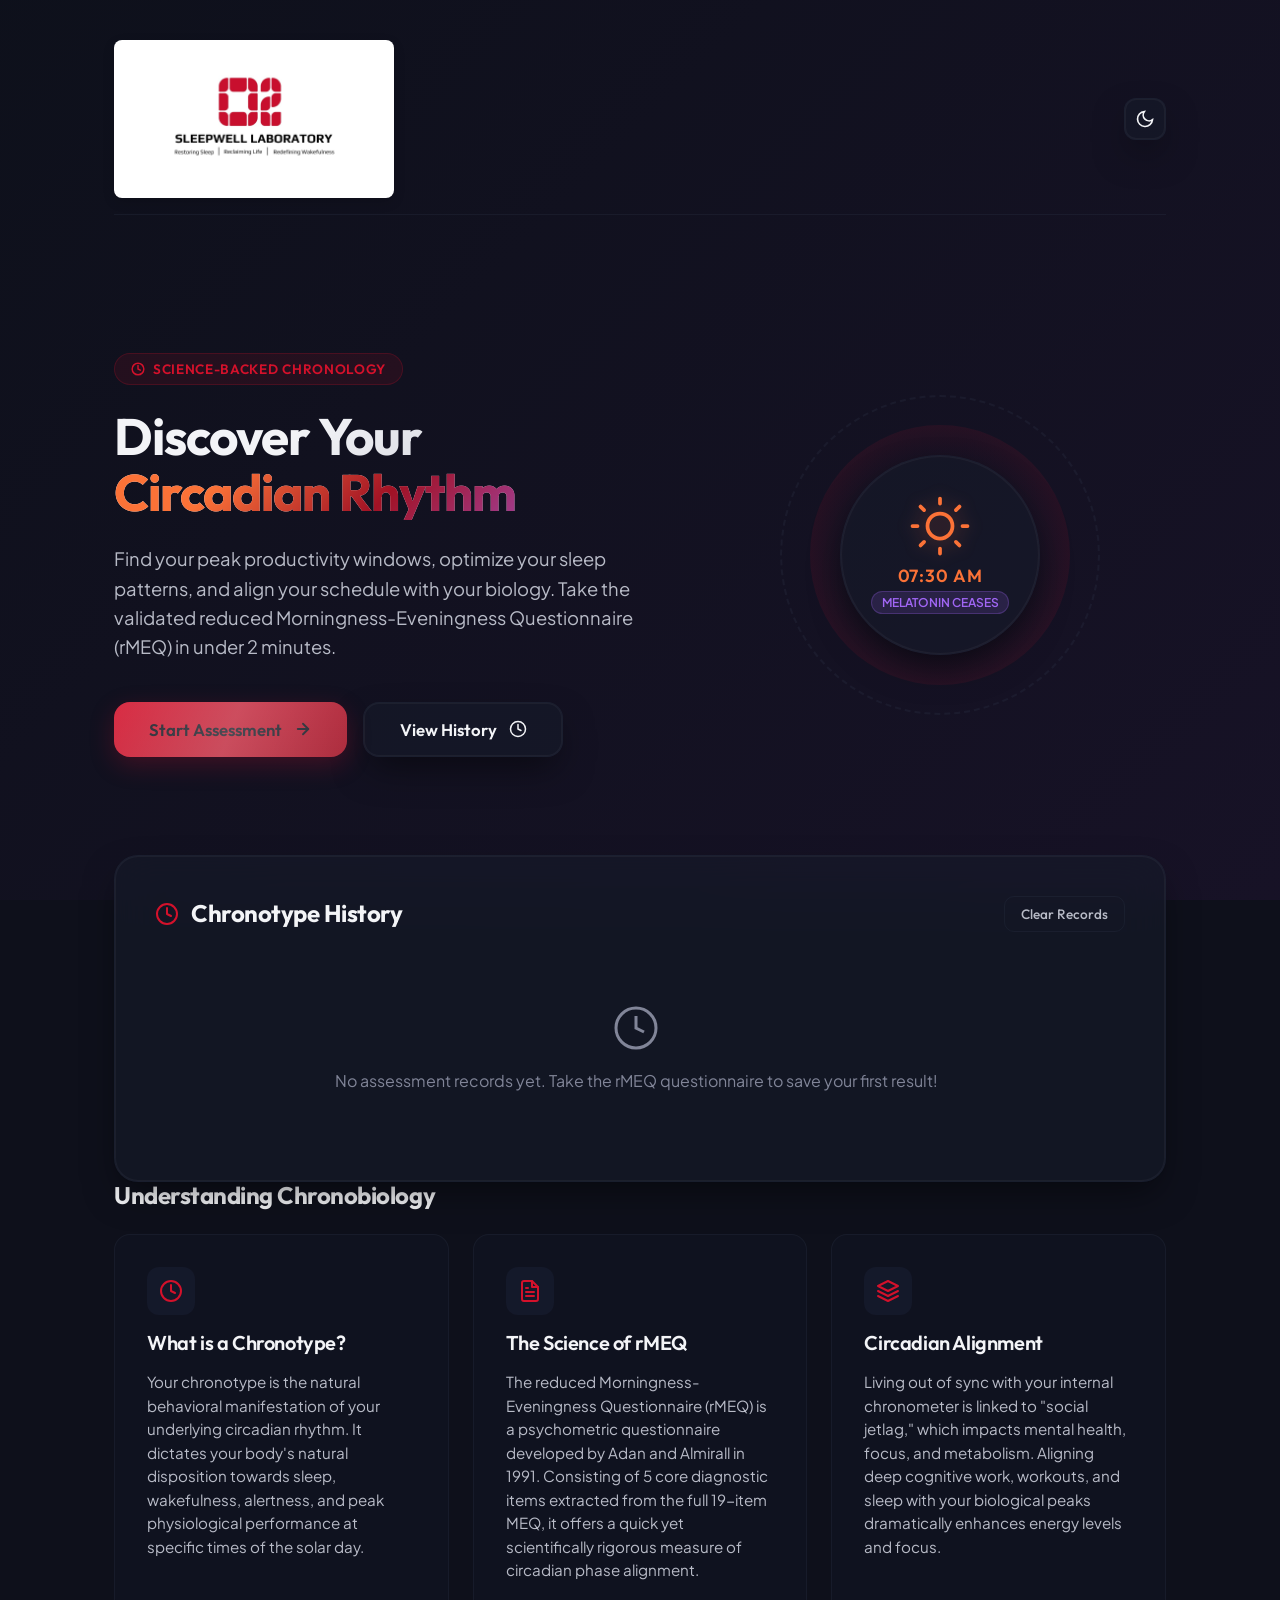
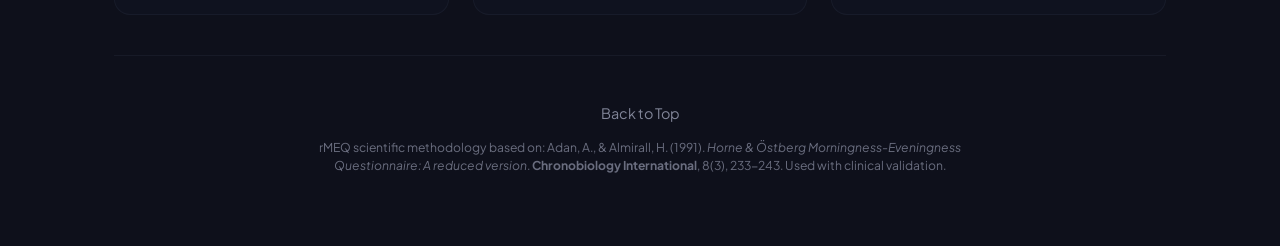
==== meq-app/index.html @ 6fe0ef2f "Initial commit of O2 SleepWell Laboratory Suite" ====
<!DOCTYPE html>
<html lang="en" data-theme="dark">
<head>
  <meta charset="UTF-8">
  <meta name="viewport" content="width=device-width, initial-scale=1.0">
  <meta name="description" content="Discover your sleep chronotype and align your daily schedule with your biological clock. Take the scientifically validated reduced Morningness-Eveningness Questionnaire (rMEQ).">
  <meta name="keywords" content="rMEQ, Morningness Eveningness Questionnaire, Chronotype, Circadian Rhythm, Lark Bear Owl, Sleep Schedule, Chronobiology">
  <meta name="author" content="Circadian Alignment Tool">
  
  <title>Circadian Alignment Tool | Morningness-Eveningness Questionnaire (rMEQ)</title>
  
  <!-- Preconnect to Google Fonts -->
  <link rel="preconnect" href="https://fonts.googleapis.com">
  <link rel="preconnect" href="https://fonts.gstatic.com" crossorigin>
  
  <!-- External stylesheet -->
  <link rel="stylesheet" href="styles.css">
</head>
<body>

  <div class="app-container">
    
    <!-- Navigation Header -->
    <header class="app-header">
      <a href="https://o2healthcaregroup.com/respiratory/sleep-medicine-in-singapore/" target="_blank" rel="noopener" class="logo-wrapper" id="logoLink">
        <img src="logo.jpg" alt="O₂ Sleepwell Laboratory Logo" class="company-logo">
      </a>
      
      <button class="theme-toggle-btn" id="themeToggleBtn" aria-label="Toggle light/dark theme">
        <!-- Sun Icon -->
        <svg class="sun-icon hidden" viewBox="0 0 24 24">
          <circle cx="12" cy="12" r="5" />
          <path d="M12 1v2M12 21v2M4.22 4.22l1.42 1.42M18.36 18.36l1.42 1.42M1 12h2M21 12h2M4.22 19.78l1.42-1.42M18.36 5.64l1.42-1.42" stroke-linecap="round" />
        </svg>
        <!-- Moon Icon -->
        <svg class="moon-icon" viewBox="0 0 24 24">
          <path d="M21 12.79A9 9 0 1 1 11.21 3 7 7 0 0 0 21 12.79z" stroke-linecap="round" />
        </svg>
      </button>
    </header>

    <main>
      
      <!-- HERO SECTION -->
      <section class="hero-section" id="heroSection">
        <div class="hero-content">
          <span class="badge">
            <svg width="14" height="14" viewBox="0 0 24 24" fill="none" stroke="currentColor" stroke-width="2.5" stroke-linecap="round" stroke-linejoin="round">
              <path d="M12 22c5.523 0 10-4.477 10-10S17.523 2 12 2 2 6.477 2 12s4.477 10 10 10z"/>
              <path d="M12 6v6l4 2"/>
            </svg>
            Science-Backed Chronology
          </span>
          <h1 class="hero-title">
            Discover Your <span>Circadian Rhythm</span>
          </h1>
          <p class="hero-description">
            Find your peak productivity windows, optimize your sleep patterns, and align your schedule with your biology. Take the validated reduced Morningness-Eveningness Questionnaire (rMEQ) in under 2 minutes.
          </p>
          <div class="btn-group">
            <button class="primary-btn" id="startQuizBtn">
              Start Assessment
              <svg width="18" height="18" viewBox="0 0 24 24" fill="none" stroke="currentColor" stroke-width="2.5" stroke-linecap="round" stroke-linejoin="round">
                <line x1="5" y1="12" x2="19" y2="12"></line>
                <polyline points="12 5 19 12 12 19"></polyline>
              </svg>
            </button>
            <button class="secondary-btn" id="viewHistoryQuickBtn">
              View History
              <svg width="18" height="18" viewBox="0 0 24 24" fill="none" stroke="currentColor" stroke-width="2" stroke-linecap="round" stroke-linejoin="round">
                <circle cx="12" cy="12" r="10"></circle>
                <polyline points="12 6 12 12 16 14"></polyline>
              </svg>
            </button>
          </div>
        </div>
        
        <div class="hero-visual">
          <div class="visual-clock-ring">
            <div class="visual-clock-glowing-dots"></div>
            <div class="clock-center-art">
              <!-- Dynamically changing sun/moon logo inside hero visual -->
              <svg viewBox="0 0 24 24" fill="none" stroke="var(--accent-morning)" stroke-width="1.5" stroke-linecap="round" stroke-linejoin="round">
                <circle cx="12" cy="12" r="5" />
                <path d="M12 1v2M12 21v2M4.22 4.22l1.42 1.42M18.36 18.36l1.42 1.42M1 12h2M21 12h2M4.22 19.78l1.42-1.42M18.36 5.64l1.42-1.42" />
              </svg>
              <div class="clock-time-indicator" id="heroTimeIndicator">07:30 AM</div>
              <div class="clock-badge" id="heroClockState">Melatonin Ceases</div>
            </div>
          </div>
        </div>
      </section>

      <!-- QUIZ SECTION -->
      <section class="quiz-section hidden" id="quizSection">
        <div class="quiz-header">
          <div class="quiz-steps-counter">
            Question <span id="currentQuestionNum">1</span><span>/5</span>
          </div>
          <div class="progress-bar-bg">
            <div class="progress-bar-fill" id="progressBarFill" style="width: 20%;"></div>
          </div>
          <button class="quit-quiz-btn" id="quitQuizBtn">Quit Quiz</button>
        </div>
        
        <div class="glass-card">
          <div class="question-container">
            <h2 class="question-text" id="questionText">Loading question...</h2>
            <div class="options-list" id="optionsList">
              <!-- Dynamically rendered options go here -->
            </div>
          </div>
          
          <div class="quiz-footer">
            <button class="secondary-btn hidden" id="prevQuestionBtn">
              <svg width="18" height="18" viewBox="0 0 24 24" fill="none" stroke="currentColor" stroke-width="2.5" stroke-linecap="round" stroke-linejoin="round" style="transform: scaleX(-1);">
                <line x1="5" y1="12" x2="19" y2="12"></line>
                <polyline points="12 5 19 12 12 19"></polyline>
              </svg>
              Previous
            </button>
            <button class="primary-btn" id="nextQuestionBtn" disabled>
              Next
              <svg width="18" height="18" viewBox="0 0 24 24" fill="none" stroke="currentColor" stroke-width="2.5" stroke-linecap="round" stroke-linejoin="round">
                <line x1="5" y1="12" x2="19" y2="12"></line>
                <polyline points="12 5 19 12 12 19"></polyline>
              </svg>
            </button>
          </div>
        </div>
      </section>

      <!-- DASHBOARD & RESULTS SECTION -->
      <section class="dashboard-section hidden" id="resultsSection">
        
        <!-- Results Header Card -->
        <div class="glass-card results-header-card">
          <div class="chronotype-result-info">
            <span class="badge results-badge">Your Chronotype</span>
            <h2 class="chronotype-title">
              You are an <span>Evening Owl</span>
            </h2>
            <div class="chronotype-score-card">
              <span class="chronotype-score-value" id="chronotypeScore">9</span>
              <span class="chronotype-score-max">/ 25</span>
            </div>
            <p class="chronotype-description" id="chronotypeDesc">
              Evening types typically reach peak cognitive and physical alertness much later in the day. Waking up early feels naturally challenging, while nighttime is often highly creative and productive.
            </p>
          </div>
          
          <div class="chronotype-visual-illustration">
            <div class="illustration-card" id="illustrationCard" style="--accent-rgb: var(--accent-evening-rgb); --accent-color: var(--accent-evening);">
              <div class="illustration-icon-wrapper" id="illustrationIconWrapper">
                <!-- Dynamically assigned SVG -->
                <svg viewBox="0 0 24 24" fill="none" stroke="currentColor" stroke-width="1.5" stroke-linecap="round" stroke-linejoin="round">
                  <path d="M21 12.79A9 9 0 1 1 11.21 3 7 7 0 0 0 21 12.79z" />
                </svg>
                <span class="illustration-label" id="illustrationLabel">Evening Owl</span>
              </div>
            </div>
          </div>
        </div>
        
        <!-- Dashboard Content Grid -->
        <div class="dashboard-grid">
          
          <!-- Sleep Timeline Card -->
          <div class="glass-card sleep-schedule-card">
            <div class="schedule-header">
              <div class="card-title-icon">
                <svg width="24" height="24" viewBox="0 0 24 24" fill="none" stroke="currentColor" stroke-width="2" stroke-linecap="round" stroke-linejoin="round">
                  <path d="M22 12h-4l-3 9L9 3l-3 9H2" />
                </svg>
                <h3>Ideal Sleep Schedule</h3>
              </div>
            </div>
            
            <div class="schedule-time-blocks">
              <div class="time-block sleep">
                <div class="time-block-icon">
                  <svg viewBox="0 0 24 24" fill="none" stroke="currentColor" stroke-width="2" stroke-linecap="round" stroke-linejoin="round">
                    <path d="M2 4v16M2 8h20M2 12h20M22 4v16" />
                  </svg>
                </div>
                <div class="time-block-info">
                  <span class="time-block-label">Optimal Bedtime</span>
                  <span class="time-block-value" id="optimalBedtime">01:30 AM</span>
                </div>
              </div>
              
              <div class="time-block wake">
                <div class="time-block-icon">
                  <svg viewBox="0 0 24 24" fill="none" stroke="currentColor" stroke-width="2" stroke-linecap="round" stroke-linejoin="round">
                    <circle cx="12" cy="12" r="5" />
                    <path d="M12 1v2M12 21v2M4.22 4.22l1.42 1.42M18.36 18.36l1.42 1.42M1 12h2M21 12h2M4.22 19.78l1.42-1.42M18.36 5.64l1.42-1.42" />
                  </svg>
                </div>
                <div class="time-block-info">
                  <span class="time-block-label">Optimal Wake Time</span>
                  <span class="time-block-value" id="optimalWakeTime">09:30 AM</span>
                </div>
              </div>
            </div>
            
            <p style="font-size: 0.95rem; line-height: 1.5; color: var(--text-secondary); margin-top: 0.5rem;">
              Maintain these target sleep/wake boundaries even on weekends to preserve circadian synchronization and prevent "social jetlag."
            </p>
          </div>
          
          <!-- Circadian Waveform Chart Card -->
          <div class="glass-card circadian-visualizer-container">
            <div class="card-title-icon">
              <svg width="24" height="24" viewBox="0 0 24 24" fill="none" stroke="currentColor" stroke-width="2" stroke-linecap="round" stroke-linejoin="round">
                <path d="M18 3a3 3 0 0 0-3 3v12a3 3 0 0 0 3 3 3 3 0 0 0 3-3V6a3 3 0 0 0-3-3zM6 3a3 3 0 0 0-3 3v12a3 3 0 0 0 3 3 3 3 0 0 0 3-3V6a3 3 0 0 0-3-3z" />
              </svg>
              <h3>Circadian Alertness Cycle</h3>
            </div>
            
            <div class="visualizer-chart-wrapper">
              <svg id="circadianChart" viewBox="0 0 600 240" preserveAspectRatio="xMidYMid meet">
                <!-- Dynamically drawn SVG parts will go here -->
              </svg>
            </div>
          </div>
          
        </div>
        
        <!-- Performance Windows Card -->
        <div class="glass-card performance-timings-card">
          <div class="card-title-icon">
            <svg width="24" height="24" viewBox="0 0 24 24" fill="none" stroke="currentColor" stroke-width="2" stroke-linecap="round" stroke-linejoin="round">
              <polygon points="12 2 15.09 8.26 22 9.27 17 14.14 18.18 21.02 12 17.77 5.82 21.02 7 14.14 2 9.27 8.91 8.26 12 2" />
            </svg>
            <h3>Daily Routine Alignment Windows</h3>
          </div>
          
          <div class="recommendations-list" id="recommendationsList">
            <!-- Dynamically populated recommendations -->
          </div>
        </div>
        
        <!-- Post-quiz control buttons -->
        <div class="btn-group" style="justify-content: center; margin-top: 1rem;">
          <button class="primary-btn" id="retakeQuizBtn">
            <svg width="18" height="18" viewBox="0 0 24 24" fill="none" stroke="currentColor" stroke-width="2.5" stroke-linecap="round" stroke-linejoin="round">
              <path d="M21.5 2v6h-6M21.34 15.57a10 10 0 1 1-.57-8.38l5.67-5.67" />
            </svg>
            Retake Questionnaire
          </button>
          <button class="secondary-btn" id="printReportBtn">
            <svg width="18" height="18" viewBox="0 0 24 24" fill="none" stroke="currentColor" stroke-width="2" stroke-linecap="round" stroke-linejoin="round">
              <polyline points="6 9 6 2 18 2 18 9"></polyline>
              <path d="M6 18H4a2 2 0 0 1-2-2v-5a2 2 0 0 1 2-2h16a2 2 0 0 1 2 2v5a2 2 0 0 1-2 2h-2"></path>
              <rect x="6" y="14" width="12" height="8"></rect>
            </svg>
            Export/Print Report
          </button>
        </div>
      </section>

      <!-- HISTORY LOG SECTION -->
      <section class="glass-card history-section" id="historySection">
        <div class="history-header">
          <div class="card-title-icon">
            <svg width="24" height="24" viewBox="0 0 24 24" fill="none" stroke="currentColor" stroke-width="2" stroke-linecap="round" stroke-linejoin="round">
              <circle cx="12" cy="12" r="10"></circle>
              <polyline points="12 6 12 12 16 14"></polyline>
            </svg>
            <h2>Chronotype History</h2>
          </div>
          <button class="clear-history-btn" id="clearHistoryBtn">Clear Records</button>
        </div>
        
        <div class="history-list" id="historyList">
          <!-- Dynamically populated or empty state -->
        </div>
      </section>

      <!-- EDUCATIONAL SECTION -->
      <section class="educational-section">
        <h2>Understanding Chronobiology</h2>
        <div class="educational-grid">
          
          <div class="educational-card">
            <div class="educational-icon">
              <svg viewBox="0 0 24 24" fill="none" stroke="currentColor" stroke-width="2" stroke-linecap="round" stroke-linejoin="round">
                <circle cx="12" cy="12" r="10"></circle>
                <path d="M12 6v6l4 2" />
              </svg>
            </div>
            <h3 class="educational-title">What is a Chronotype?</h3>
            <p>Your chronotype is the natural behavioral manifestation of your underlying circadian rhythm. It dictates your body's natural disposition towards sleep, wakefulness, alertness, and peak physiological performance at specific times of the solar day.</p>
          </div>
          
          <div class="educational-card">
            <div class="educational-icon">
              <svg viewBox="0 0 24 24" fill="none" stroke="currentColor" stroke-width="2" stroke-linecap="round" stroke-linejoin="round">
                <path d="M14 2H6a2 2 0 0 0-2 2v16a2 2 0 0 0 2 2h12a2 2 0 0 0 2-2V8z"></path>
                <polyline points="14 2 14 8 20 8"></polyline>
                <line x1="16" y1="13" x2="8" y2="13"></line>
                <line x1="16" y1="17" x2="8" y2="17"></line>
                <polyline points="10 9 9 9 8 9"></polyline>
              </svg>
            </div>
            <h3 class="educational-title">The Science of rMEQ</h3>
            <p>The reduced Morningness-Eveningness Questionnaire (rMEQ) is a psychometric questionnaire developed by Adan and Almirall in 1991. Consisting of 5 core diagnostic items extracted from the full 19-item MEQ, it offers a quick yet scientifically rigorous measure of circadian phase alignment.</p>
          </div>
          
          <div class="educational-card">
            <div class="educational-icon">
              <svg viewBox="0 0 24 24" fill="none" stroke="currentColor" stroke-width="2" stroke-linecap="round" stroke-linejoin="round">
                <path d="M12 2L2 7l10 5 10-5-10-5zM2 17l10 5 10-5M2 12l10 5 10-5"></path>
              </svg>
            </div>
            <h3 class="educational-title">Circadian Alignment</h3>
            <p>Living out of sync with your internal chronometer is linked to "social jetlag," which impacts mental health, focus, and metabolism. Aligning deep cognitive work, workouts, and sleep with your biological peaks dramatically enhances energy levels and focus.</p>
          </div>
          
        </div>
      </section>

    </main>

    <!-- App Footer -->
    <footer class="app-footer">
      <div class="footer-links">
        <a href="#heroSection" id="scrollToTopLink">Back to Top</a>
      </div>
      <p class="footer-citation">
        rMEQ scientific methodology based on: Adan, A., & Almirall, H. (1991). <em>Horne & Östberg Morningness-Eveningness Questionnaire: A reduced version</em>. <strong>Chronobiology International</strong>, 8(3), 233-243. Used with clinical validation.
      </p>
    </footer>

  </div>

  <!-- Main JavaScript File -->
  <script src="script.js"></script>
</body>
</html>
---- meq-app/styles.css ----
/* CSS Design System for Morningness-Eveningness Questionnaire (MEQ) */
@import url('https://fonts.googleapis.com/css2?family=Outfit:wght@300;400;500;600;700&family=Plus+Jakarta+Sans:wght@300;400;500;600;700&display=swap');

:root {
  /* HSL Color Tokens - Dark Mode Core (Default) */
  --bg-base-h: 228;
  --bg-base-s: 33%;
  --bg-base-l: 8%;
  
  --bg-gradient: linear-gradient(135deg, hsl(228, 33%, 8%), hsl(255, 36%, 11%));
  --card-bg: hsla(228, 30%, 13%, 0.6);
  --card-border: hsla(228, 20%, 25%, 0.25);
  --card-shadow: 0 16px 36px -8px rgba(0, 0, 0, 0.5), 0 0 1px 1px hsla(0, 0%, 100%, 0.05) inset;
  
  --text-primary: hsl(228, 20%, 96%);
  --text-secondary: hsl(228, 12%, 75%);
  --text-muted: hsl(228, 10%, 55%);
  
  /* Chronotype Theme Accents */
  --accent-morning: hsl(18, 96%, 60%);    /* Solar Amber / Sunrise */
  --accent-morning-rgb: 244, 107, 63;
  --accent-evening: hsl(265, 88%, 68%);   /* Twilight Violet / Deep Night */
  --accent-evening-rgb: 167, 102, 255;
  --accent-bear: hsl(160, 84%, 48%);      /* Emerald Teal / Solar Peak */
  --accent-bear-rgb: 20, 224, 152;
  
  --brand-primary-h: 352;
  --brand-primary-s: 85%;
  --brand-primary-l: 45%;

  --brand-primary: hsl(var(--brand-primary-h), var(--brand-primary-s), var(--brand-primary-l));
  --brand-primary-rgb: 200, 16, 46;
  --brand-secondary: hsl(var(--brand-primary-h), 80%, 35%);
  --brand-hover: hsl(var(--brand-primary-h), 90%, 54%);
  --brand-glow: rgba(var(--brand-primary-rgb), 0.25);
  
  --success: hsl(142, 72%, 45%);
  --danger: hsl(350, 84%, 60%);
  
  /* Structural Tokens */
  --border-radius-lg: 24px;
  --border-radius-md: 16px;
  --border-radius-sm: 8px;
  --transition-bezier: all 0.5s cubic-bezier(0.16, 1, 0.3, 1);
  --transition-fast: all 0.2s ease;
  --max-width: 1100px;
}

/* Light Theme Variables */
[data-theme="light"] {
  --bg-base-h: 220;
  --bg-base-s: 20%;
  --bg-base-l: 96%;
  
  --bg-gradient: linear-gradient(135deg, hsl(220, 20%, 96%), hsl(220, 20%, 92%));
  --card-bg: hsla(220, 20%, 100%, 0.8);
  --card-border: hsla(220, 15%, 80%, 0.4);
  --card-shadow: 0 16px 36px -12px rgba(100, 110, 140, 0.15), 0 0 1px 1px hsla(0, 0%, 100%, 0.9) inset;
  
  --text-primary: hsl(220, 30%, 15%);
  --text-secondary: hsl(220, 15%, 40%);
  --text-muted: hsl(220, 10%, 60%);
  
  --brand-glow: rgba(var(--brand-primary-rgb), 0.12);
  --card-shadow-inset: hsla(0, 0%, 100%, 0.6) inset;
}

/* Global Reset & Base */
*, *::before, *::after {
  box-sizing: border-box;
  margin: 0;
  padding: 0;
}

html {
  scroll-behavior: smooth;
  font-family: 'Plus Jakarta Sans', sans-serif;
  color: var(--text-primary);
  background-color: hsl(var(--bg-base-h), var(--bg-base-s), var(--bg-base-l));
  font-size: 16px;
  -webkit-font-smoothing: antialiased;
}

body {
  min-height: 100vh;
  background: var(--bg-gradient);
  background-attachment: fixed;
  display: flex;
  flex-direction: column;
  overflow-x: hidden;
}

h1, h2, h3, h4 {
  font-family: 'Outfit', sans-serif;
  font-weight: 700;
  letter-spacing: -0.02em;
  line-height: 1.15;
}

p {
  line-height: 1.6;
  color: var(--text-secondary);
}

a {
  color: var(--brand-primary);
  text-decoration: none;
  transition: var(--transition-fast);
}

a:hover {
  color: var(--brand-hover);
}

/* Base Layout Wrapper */
.app-container {
  flex: 1;
  width: 100%;
  max-width: var(--max-width);
  margin: 0 auto;
  padding: 1.5rem;
  display: flex;
  flex-direction: column;
  gap: 2.5rem;
}

/* Premium Navigation Header */
.app-header {
  display: flex;
  justify-content: space-between;
  align-items: center;
  padding: 1rem 0;
  border-bottom: 1px solid var(--card-border);
}

.logo-wrapper {
  display: flex;
  align-items: center;
  gap: 0.85rem;
  cursor: pointer;
  text-decoration: none;
}

.company-logo {
  width: 280px;
  max-width: 100%;
  height: auto;
  display: block;
  border-radius: var(--border-radius-sm);
  background-color: #ffffff;
  padding: 8px 14px;
  box-shadow: 0 4px 12px rgba(0, 0, 0, 0.15);
  transition: var(--transition-bezier);
}

@media (max-width: 480px) {
  .company-logo {
    width: 200px;
    padding: 6px 10px;
  }
}

.logo-wrapper:hover .company-logo {
  transform: translateY(-2px) scale(1.02);
  box-shadow: 0 8px 20px rgba(0, 0, 0, 0.25);
}

.theme-toggle-btn {
  background: var(--card-bg);
  border: 1px solid var(--card-border);
  width: 42px;
  height: 42px;
  border-radius: 12px;
  cursor: pointer;
  display: flex;
  align-items: center;
  justify-content: center;
  color: var(--text-primary);
  box-shadow: var(--card-shadow);
  transition: var(--transition-bezier);
}

.theme-toggle-btn:hover {
  transform: translateY(-2px);
  border-color: var(--brand-primary);
  box-shadow: 0 0 12px var(--brand-glow);
}

.theme-toggle-btn svg {
  width: 20px;
  height: 20px;
  fill: none;
  stroke: currentColor;
  stroke-width: 2;
  transition: transform 0.6s cubic-bezier(0.34, 1.56, 0.64, 1);
}

.theme-toggle-btn:hover svg {
  transform: rotate(30deg);
}

/* Glassmorphic Base Cards */
.glass-card {
  background: var(--card-bg);
  border: 1px solid var(--card-border);
  border-radius: var(--border-radius-lg);
  box-shadow: var(--card-shadow);
  padding: 2.5rem;
  backdrop-filter: blur(20px);
  -webkit-backdrop-filter: blur(20px);
  transition: var(--transition-bezier);
  position: relative;
  overflow: hidden;
}

/* Hero Screen styling */
.hero-section {
  display: grid;
  grid-template-columns: 1.1fr 0.9fr;
  gap: 3rem;
  align-items: center;
  min-height: calc(80vh - 120px);
}

.hero-content {
  display: flex;
  flex-direction: column;
  gap: 1.5rem;
}

.badge {
  display: inline-flex;
  align-items: center;
  gap: 0.5rem;
  background: hsla(var(--brand-primary-h), var(--brand-primary-s), var(--brand-primary-l), 0.1);
  border: 1px solid hsla(var(--brand-primary-h), var(--brand-primary-s), var(--brand-primary-l), 0.2);
  color: var(--brand-primary);
  font-family: 'Outfit', sans-serif;
  font-size: 0.85rem;
  font-weight: 600;
  padding: 0.4rem 1rem;
  border-radius: 100px;
  align-self: flex-start;
  letter-spacing: 0.05em;
  text-transform: uppercase;
}

.hero-title {
  font-size: 3.2rem;
  line-height: 1.08;
  background: linear-gradient(135deg, var(--text-primary) 30%, var(--text-secondary));
  -webkit-background-clip: text;
  -webkit-text-fill-color: transparent;
}

.hero-title span {
  background: linear-gradient(135deg, var(--accent-morning) 20%, var(--brand-secondary) 50%, var(--accent-evening));
  -webkit-background-clip: text;
  -webkit-text-fill-color: transparent;
  display: block;
}

.hero-description {
  font-size: 1.15rem;
  max-width: 540px;
}

.btn-group {
  display: flex;
  gap: 1rem;
  margin-top: 1rem;
  flex-wrap: wrap;
}

.primary-btn {
  background: linear-gradient(135deg, var(--brand-primary), var(--brand-secondary));
  color: hsl(228, 33%, 8%);
  font-family: 'Outfit', sans-serif;
  font-weight: 600;
  font-size: 1.05rem;
  padding: 1rem 2.2rem;
  border: none;
  border-radius: var(--border-radius-md);
  cursor: pointer;
  display: flex;
  align-items: center;
  gap: 0.75rem;
  box-shadow: 0 8px 24px var(--brand-glow);
  transition: var(--transition-bezier);
  position: relative;
  overflow: hidden;
}

.primary-btn::before {
  content: '';
  position: absolute;
  top: 0;
  left: -50%;
  width: 200%;
  height: 100%;
  background: linear-gradient(90deg, transparent, rgba(255, 255, 255, 0.25), transparent);
  transform: skewX(-20deg);
  transition: 0.75s ease;
}

.primary-btn:hover {
  transform: translateY(-3px);
  box-shadow: 0 12px 32px rgba(var(--brand-primary-rgb), 0.4);
}

.primary-btn:hover::before {
  left: 100%;
}

.secondary-btn {
  background: var(--card-bg);
  border: 1px solid var(--card-border);
  color: var(--text-primary);
  font-family: 'Outfit', sans-serif;
  font-weight: 600;
  font-size: 1.05rem;
  padding: 1rem 2.2rem;
  border-radius: var(--border-radius-md);
  cursor: pointer;
  display: flex;
  align-items: center;
  gap: 0.75rem;
  box-shadow: var(--card-shadow);
  transition: var(--transition-bezier);
}

.secondary-btn:hover {
  transform: translateY(-3px);
  border-color: var(--text-secondary);
}

/* Hero Decorative Clock Canvas Art */
.hero-visual {
  display: flex;
  justify-content: center;
  align-items: center;
  position: relative;
}

.visual-clock-ring {
  width: 320px;
  height: 320px;
  border-radius: 50%;
  border: 2px dashed var(--card-border);
  display: flex;
  align-items: center;
  justify-content: center;
  position: relative;
  animation: rotateClock 120s linear infinite;
}

.visual-clock-glowing-dots {
  position: absolute;
  width: 260px;
  height: 260px;
  border-radius: 50%;
  background: radial-gradient(circle, transparent 50%, var(--brand-glow) 100%);
  display: flex;
  align-items: center;
  justify-content: center;
}

.clock-center-art {
  width: 200px;
  height: 200px;
  border-radius: 50%;
  background: var(--card-bg);
  border: 1px solid var(--card-border);
  display: flex;
  flex-direction: column;
  align-items: center;
  justify-content: center;
  box-shadow: var(--card-shadow);
  position: relative;
  z-index: 5;
  animation: floatClock 6s ease-in-out infinite;
}

.clock-center-art svg {
  width: 60px;
  height: 60px;
  filter: drop-shadow(0 0 8px rgba(244, 107, 63, 0.4));
}

.clock-time-indicator {
  font-family: 'Outfit', sans-serif;
  font-size: 1.1rem;
  font-weight: 600;
  margin-top: 0.5rem;
  letter-spacing: 0.05em;
  color: var(--accent-morning);
}

.clock-badge {
  background: hsla(265, 88%, 68%, 0.15);
  border: 1px solid hsla(265, 88%, 68%, 0.25);
  color: var(--accent-evening);
  font-size: 0.75rem;
  font-weight: 600;
  padding: 0.2rem 0.6rem;
  border-radius: 100px;
  margin-top: 0.25rem;
  text-transform: uppercase;
}

/* Quiz Screen styling */
.quiz-section {
  max-width: 720px;
  margin: 0 auto;
  width: 100%;
}

.quiz-header {
  display: flex;
  justify-content: space-between;
  align-items: center;
  margin-bottom: 2rem;
}

.quiz-steps-counter {
  font-family: 'Outfit', sans-serif;
  font-weight: 600;
  font-size: 1.1rem;
  color: var(--brand-primary);
}

.quiz-steps-counter span {
  color: var(--text-muted);
  font-size: 0.9rem;
  font-weight: 400;
}

.progress-bar-bg {
  flex: 1;
  height: 6px;
  background: hsla(0, 0%, 100%, 0.06);
  border-radius: 100px;
  margin: 0 1.5rem;
  overflow: hidden;
  position: relative;
}

.progress-bar-fill {
  height: 100%;
  width: 0%;
  background: linear-gradient(90deg, var(--brand-primary), var(--brand-secondary));
  border-radius: 100px;
  transition: width 0.4s cubic-bezier(0.16, 1, 0.3, 1);
  box-shadow: 0 0 10px rgba(var(--brand-primary-rgb), 0.5);
}

.quit-quiz-btn {
  background: transparent;
  border: none;
  color: var(--text-muted);
  font-size: 0.9rem;
  cursor: pointer;
  transition: var(--transition-fast);
}

.quit-quiz-btn:hover {
  color: var(--danger);
}

/* Quiz Card Animations */
.question-container {
  display: flex;
  flex-direction: column;
  gap: 1.75rem;
}

.question-text {
  font-size: 1.6rem;
  font-weight: 600;
  line-height: 1.35;
}

.options-list {
  display: flex;
  flex-direction: column;
  gap: 1rem;
}

.option-item {
  background: hsla(var(--bg-base-h), var(--bg-base-s), 20%, 0.15);
  border: 1px solid var(--card-border);
  padding: 1.25rem 1.75rem;
  border-radius: var(--border-radius-md);
  cursor: pointer;
  display: flex;
  align-items: center;
  justify-content: space-between;
  transition: var(--transition-bezier);
}

.option-item:hover {
  background: hsla(var(--bg-base-h), var(--bg-base-s), 20%, 0.35);
  border-color: hsla(var(--bg-base-h), var(--bg-base-s), 60%, 0.3);
  transform: translateX(4px);
}

.option-item.selected {
  background: hsla(var(--brand-primary-h), var(--brand-primary-s), var(--brand-primary-l), 0.08);
  border-color: var(--brand-primary);
  box-shadow: 0 0 16px var(--brand-glow), 0 0 1px 1px var(--brand-primary) inset;
}

.option-label {
  font-size: 1.05rem;
  font-weight: 500;
  color: var(--text-primary);
  flex: 1;
  padding-right: 1.5rem;
}

.option-check {
  width: 22px;
  height: 22px;
  border-radius: 50%;
  border: 2px solid var(--card-border);
  display: flex;
  align-items: center;
  justify-content: center;
  transition: var(--transition-fast);
  background: transparent;
  flex-shrink: 0;
}

.option-item:hover .option-check {
  border-color: var(--text-secondary);
}

.option-item.selected .option-check {
  border-color: var(--brand-primary);
  background: var(--brand-primary);
}

.option-check svg {
  width: 12px;
  height: 12px;
  fill: none;
  stroke: hsl(228, 33%, 8%);
  stroke-width: 3.5;
  stroke-linecap: round;
  stroke-linejoin: round;
  opacity: 0;
  transform: scale(0.6);
  transition: var(--transition-fast);
}

.option-item.selected .option-check svg {
  opacity: 1;
  transform: scale(1);
}

.quiz-footer {
  display: flex;
  justify-content: space-between;
  margin-top: 2rem;
  align-items: center;
}

/* Dashboard / Results styling */
.dashboard-section {
  display: flex;
  flex-direction: column;
  gap: 2rem;
  opacity: 1;
  animation: fadeIn 0.8s var(--transition-bezier);
}

.results-header-card {
  display: grid;
  grid-template-columns: 1.2fr 0.8fr;
  gap: 3rem;
  align-items: center;
}

.chronotype-result-info {
  display: flex;
  flex-direction: column;
  gap: 1.25rem;
}

.results-badge {
  background: hsla(244, 100%, 50%, 0.1);
  border: 1px solid hsla(244, 100%, 50%, 0.2);
  align-self: flex-start;
}

.chronotype-title {
  font-size: 2.8rem;
  background: linear-gradient(135deg, var(--text-primary), var(--text-muted));
  -webkit-background-clip: text;
  -webkit-text-fill-color: transparent;
}

.chronotype-title span {
  display: inline-block;
  background: linear-gradient(135deg, var(--brand-primary), var(--brand-secondary));
  -webkit-background-clip: text;
  -webkit-text-fill-color: transparent;
}

.chronotype-score-card {
  display: flex;
  align-items: baseline;
  gap: 0.5rem;
  font-family: 'Outfit', sans-serif;
  margin-top: 0.25rem;
}

.chronotype-score-value {
  font-size: 3rem;
  font-weight: 800;
  line-height: 1;
  background: linear-gradient(135deg, var(--text-primary), var(--text-secondary));
  -webkit-background-clip: text;
  -webkit-text-fill-color: transparent;
}

.chronotype-score-max {
  font-size: 1.2rem;
  color: var(--text-muted);
}

.chronotype-description {
  font-size: 1.05rem;
  line-height: 1.65;
}

.chronotype-visual-illustration {
  display: flex;
  justify-content: center;
  align-items: center;
}

/* Beautiful dynamic chronotype illustrations */
.illustration-card {
  width: 240px;
  height: 240px;
  border-radius: 36px;
  position: relative;
  display: flex;
  align-items: center;
  justify-content: center;
  overflow: hidden;
  box-shadow: var(--card-shadow);
  border: 1px solid var(--card-border);
}

.illustration-card::before {
  content: '';
  position: absolute;
  inset: 0;
  background: radial-gradient(circle at center, rgba(var(--accent-rgb), 0.25) 0%, transparent 70%);
  z-index: 1;
}

.illustration-icon-wrapper {
  z-index: 2;
  position: relative;
  display: flex;
  flex-direction: column;
  align-items: center;
  gap: 1rem;
}

.illustration-card svg {
  width: 100px;
  height: 100px;
  filter: drop-shadow(0 0 15px rgba(var(--accent-rgb), 0.5));
}

.illustration-label {
  font-family: 'Outfit', sans-serif;
  font-size: 1.2rem;
  font-weight: 700;
  letter-spacing: 0.05em;
  text-transform: uppercase;
  color: var(--accent-color);
}

/* Dashboard Grid */
.dashboard-grid {
  display: grid;
  grid-template-columns: 1.2fr 0.8fr;
  gap: 2rem;
}

/* Interactive Sleep Timeline */
.sleep-schedule-card {
  display: flex;
  flex-direction: column;
  gap: 1.5rem;
}

.schedule-header {
  display: flex;
  justify-content: space-between;
  align-items: center;
}

.card-title-icon {
  display: flex;
  align-items: center;
  gap: 0.75rem;
}

.card-title-icon svg {
  width: 24px;
  height: 24px;
  color: var(--brand-primary);
}

.card-title-icon h3 {
  font-size: 1.4rem;
  font-weight: 600;
}

.schedule-time-blocks {
  display: grid;
  grid-template-columns: 1fr 1fr;
  gap: 1.25rem;
}

.time-block {
  background: hsla(var(--bg-base-h), var(--bg-base-s), 20%, 0.12);
  border: 1px solid var(--card-border);
  padding: 1.25rem;
  border-radius: var(--border-radius-md);
  display: flex;
  align-items: center;
  gap: 1.25rem;
  transition: var(--transition-fast);
}

.time-block:hover {
  background: hsla(var(--bg-base-h), var(--bg-base-s), 20%, 0.2);
  border-color: var(--brand-primary);
}

.time-block-icon {
  width: 48px;
  height: 48px;
  border-radius: 12px;
  display: flex;
  align-items: center;
  justify-content: center;
  flex-shrink: 0;
}

.time-block.sleep .time-block-icon {
  background: hsla(265, 88%, 68%, 0.15);
  color: var(--accent-evening);
}

.time-block.wake .time-block-icon {
  background: hsla(18, 96%, 60%, 0.15);
  color: var(--accent-morning);
}

.time-block-icon svg {
  width: 24px;
  height: 24px;
}

.time-block-info {
  display: flex;
  flex-direction: column;
}

.time-block-label {
  font-size: 0.85rem;
  font-weight: 600;
  text-transform: uppercase;
  color: var(--text-muted);
  letter-spacing: 0.05em;
}

.time-block-value {
  font-family: 'Outfit', sans-serif;
  font-size: 1.5rem;
  font-weight: 700;
  margin-top: 0.1rem;
}

/* Circadian Rhythm Graph */
.circadian-visualizer-container {
  display: flex;
  flex-direction: column;
  gap: 1.25rem;
  height: 100%;
}

.visualizer-chart-wrapper {
  flex: 1;
  background: hsla(var(--bg-base-h), var(--bg-base-s), 20%, 0.1);
  border: 1px solid var(--card-border);
  border-radius: var(--border-radius-md);
  padding: 1rem;
  display: flex;
  align-items: center;
  justify-content: center;
  position: relative;
  min-height: 260px;
}

.visualizer-chart-wrapper svg {
  width: 100%;
  height: 100%;
}

.chart-marker-now {
  stroke-dasharray: 4;
}

/* Cognitive Performance Windows styling */
.performance-timings-card {
  display: flex;
  flex-direction: column;
  gap: 1.5rem;
}

.recommendations-list {
  display: flex;
  flex-direction: column;
  gap: 1rem;
}

.recommendation-item {
  border-left: 3px solid var(--accent-color);
  padding-left: 1.25rem;
  display: flex;
  flex-direction: column;
  gap: 0.25rem;
}

.recommendation-heading {
  display: flex;
  justify-content: space-between;
  align-items: center;
}

.recommendation-title {
  font-family: 'Outfit', sans-serif;
  font-weight: 600;
  font-size: 1.1rem;
  color: var(--text-primary);
}

.recommendation-time {
  font-family: 'Outfit', sans-serif;
  font-weight: 600;
  font-size: 0.95rem;
  background: hsla(var(--bg-base-h), var(--bg-base-s), 20%, 0.25);
  padding: 0.25rem 0.75rem;
  border-radius: 100px;
  color: var(--accent-color);
}

.recommendation-desc {
  font-size: 0.95rem;
  line-height: 1.5;
  color: var(--text-secondary);
}

/* History Log Section */
.history-section {
  display: flex;
  flex-direction: column;
  gap: 1.5rem;
}

.history-header {
  display: flex;
  justify-content: space-between;
  align-items: center;
}

.clear-history-btn {
  background: transparent;
  border: 1px solid var(--card-border);
  color: var(--text-secondary);
  font-family: 'Outfit', sans-serif;
  font-size: 0.85rem;
  font-weight: 500;
  padding: 0.5rem 1rem;
  border-radius: 10px;
  cursor: pointer;
  transition: var(--transition-fast);
}

.clear-history-btn:hover {
  background: hsla(350, 84%, 60%, 0.1);
  color: var(--danger);
  border-color: hsla(350, 84%, 60%, 0.2);
}

.history-list {
  display: flex;
  flex-direction: column;
  gap: 1rem;
  max-height: 350px;
  overflow-y: auto;
  padding-right: 0.5rem;
}

/* Custom Scrollbar for list container */
.history-list::-webkit-scrollbar {
  width: 6px;
}
.history-list::-webkit-scrollbar-track {
  background: transparent;
}
.history-list::-webkit-scrollbar-thumb {
  background: var(--card-border);
  border-radius: 10px;
}
.history-list::-webkit-scrollbar-thumb:hover {
  background: var(--text-muted);
}

.history-item {
  background: hsla(var(--bg-base-h), var(--bg-base-s), 20%, 0.1);
  border: 1px solid var(--card-border);
  padding: 1.25rem;
  border-radius: var(--border-radius-md);
  display: flex;
  justify-content: space-between;
  align-items: center;
  transition: var(--transition-fast);
}

.history-item:hover {
  background: hsla(var(--bg-base-h), var(--bg-base-s), 20%, 0.18);
  border-color: var(--brand-primary);
  transform: translateY(-2px);
}

.history-meta {
  display: flex;
  flex-direction: column;
  gap: 0.25rem;
}

.history-date {
  font-size: 0.85rem;
  color: var(--text-muted);
  font-weight: 500;
}

.history-chronotype {
  font-family: 'Outfit', sans-serif;
  font-size: 1.15rem;
  font-weight: 600;
  color: var(--accent-color);
}

.history-score-display {
  display: flex;
  flex-direction: column;
  align-items: flex-end;
  gap: 0.25rem;
}

.history-score {
  font-family: 'Outfit', sans-serif;
  font-size: 1.3rem;
  font-weight: 700;
}

.history-score span {
  font-size: 0.9rem;
  color: var(--text-muted);
  font-weight: 400;
}

.empty-history-state {
  text-align: center;
  padding: 3rem 0;
  display: flex;
  flex-direction: column;
  align-items: center;
  gap: 1rem;
}

.empty-history-state svg {
  width: 48px;
  height: 48px;
  color: var(--text-muted);
}

.empty-history-state p {
  font-size: 1rem;
  color: var(--text-muted);
}

/* Resources & Educational Grid */
.educational-section {
  display: flex;
  flex-direction: column;
  gap: 1.5rem;
}

.educational-grid {
  display: grid;
  grid-template-columns: repeat(auto-fit, minmax(300px, 1fr));
  gap: 1.5rem;
}

.educational-card {
  background: hsla(var(--bg-base-h), var(--bg-base-s), 20%, 0.1);
  border: 1px solid var(--card-border);
  padding: 2rem;
  border-radius: var(--border-radius-md);
  display: flex;
  flex-direction: column;
  gap: 1rem;
  transition: var(--transition-bezier);
}

.educational-card:hover {
  transform: translateY(-4px);
  border-color: var(--brand-primary);
  background: hsla(var(--bg-base-h), var(--bg-base-s), 20%, 0.18);
}

.educational-icon {
  width: 48px;
  height: 48px;
  background: hsla(var(--bg-base-h), var(--bg-base-s), 20%, 0.3);
  border-radius: 12px;
  display: flex;
  align-items: center;
  justify-content: center;
  color: var(--brand-primary);
}

.educational-icon svg {
  width: 24px;
  height: 24px;
}

.educational-title {
  font-size: 1.25rem;
  font-weight: 600;
}

.educational-card p {
  font-size: 0.95rem;
  line-height: 1.55;
}

/* Footer Section */
.app-footer {
  text-align: center;
  padding: 3rem 0;
  border-top: 1px solid var(--card-border);
  display: flex;
  flex-direction: column;
  align-items: center;
  gap: 0.75rem;
}

.footer-links {
  display: flex;
  gap: 1.5rem;
}

.footer-links a {
  font-size: 0.9rem;
  color: var(--text-muted);
}

.footer-links a:hover {
  color: var(--brand-primary);
}

.footer-copyright {
  font-size: 0.85rem;
  color: var(--text-muted);
}

.footer-citation {
  font-size: 0.76rem;
  color: var(--text-muted);
  max-width: 700px;
  line-height: 1.5;
  margin-top: 0.25rem;
  opacity: 0.8;
}

/* CSS Utilities and Display Toggles */
.hidden {
  display: none !important;
}

/* Transition Animations */
@keyframes fadeIn {
  from {
    opacity: 0;
    transform: translateY(12px);
  }
  to {
    opacity: 1;
    transform: translateY(0);
  }
}

@keyframes rotateClock {
  from {
    transform: rotate(0deg);
  }
  to {
    transform: rotate(360deg);
  }
}

@keyframes floatClock {
  0% {
    transform: translateY(0);
  }
  50% {
    transform: translateY(-8px);
  }
  100% {
    transform: translateY(0);
  }
}

/* Responsive Viewport Adjustments */
@media (max-width: 960px) {
  .hero-section {
    grid-template-columns: 1fr;
    text-align: center;
    gap: 3rem;
    padding-top: 2rem;
  }
  
  .hero-content {
    align-items: center;
  }
  
  .badge {
    align-self: center;
  }
  
  .hero-title {
    font-size: 2.8rem;
  }
  
  .dashboard-grid {
    grid-template-columns: 1fr;
  }
  
  .results-header-card {
    grid-template-columns: 1fr;
    text-align: center;
    gap: 2rem;
  }
  
  .chronotype-result-info {
    align-items: center;
  }
  
  .results-badge {
    align-self: center;
  }
}

@media (max-width: 600px) {
  .app-container {
    padding: 1rem;
    gap: 1.5rem;
  }
  
  .glass-card {
    padding: 1.5rem;
  }
  
  .hero-title {
    font-size: 2.2rem;
  }
  
  .hero-description {
    font-size: 1rem;
  }
  
  .btn-group {
    flex-direction: column;
    width: 100%;
  }
  
  .primary-btn, .secondary-btn {
    width: 100%;
    justify-content: center;
  }
  
  .question-text {
    font-size: 1.3rem;
  }
  
  .option-item {
    padding: 1rem;
  }
  
  .option-label {
    font-size: 0.95rem;
  }
  
  .chronotype-title {
    font-size: 2rem;
  }
  
  .chronotype-score-value {
    font-size: 2.4rem;
  }
  
  .schedule-time-blocks {
    grid-template-columns: 1fr;
  }
}

/* Printing Optimizations */
@media print {
  body {
    background: white !important;
    color: black !important;
  }
  .app-header, .theme-toggle-btn, .btn-group, .quiz-footer, .clear-history-btn, .quit-quiz-btn, .app-footer, .history-section, .educational-section {
    display: none !important;
  }
  .glass-card {
    background: transparent !important;
    border: none !important;
    box-shadow: none !important;
    padding: 0 !important;
  }
  .dashboard-grid {
    grid-template-columns: 1fr !important;
  }
}
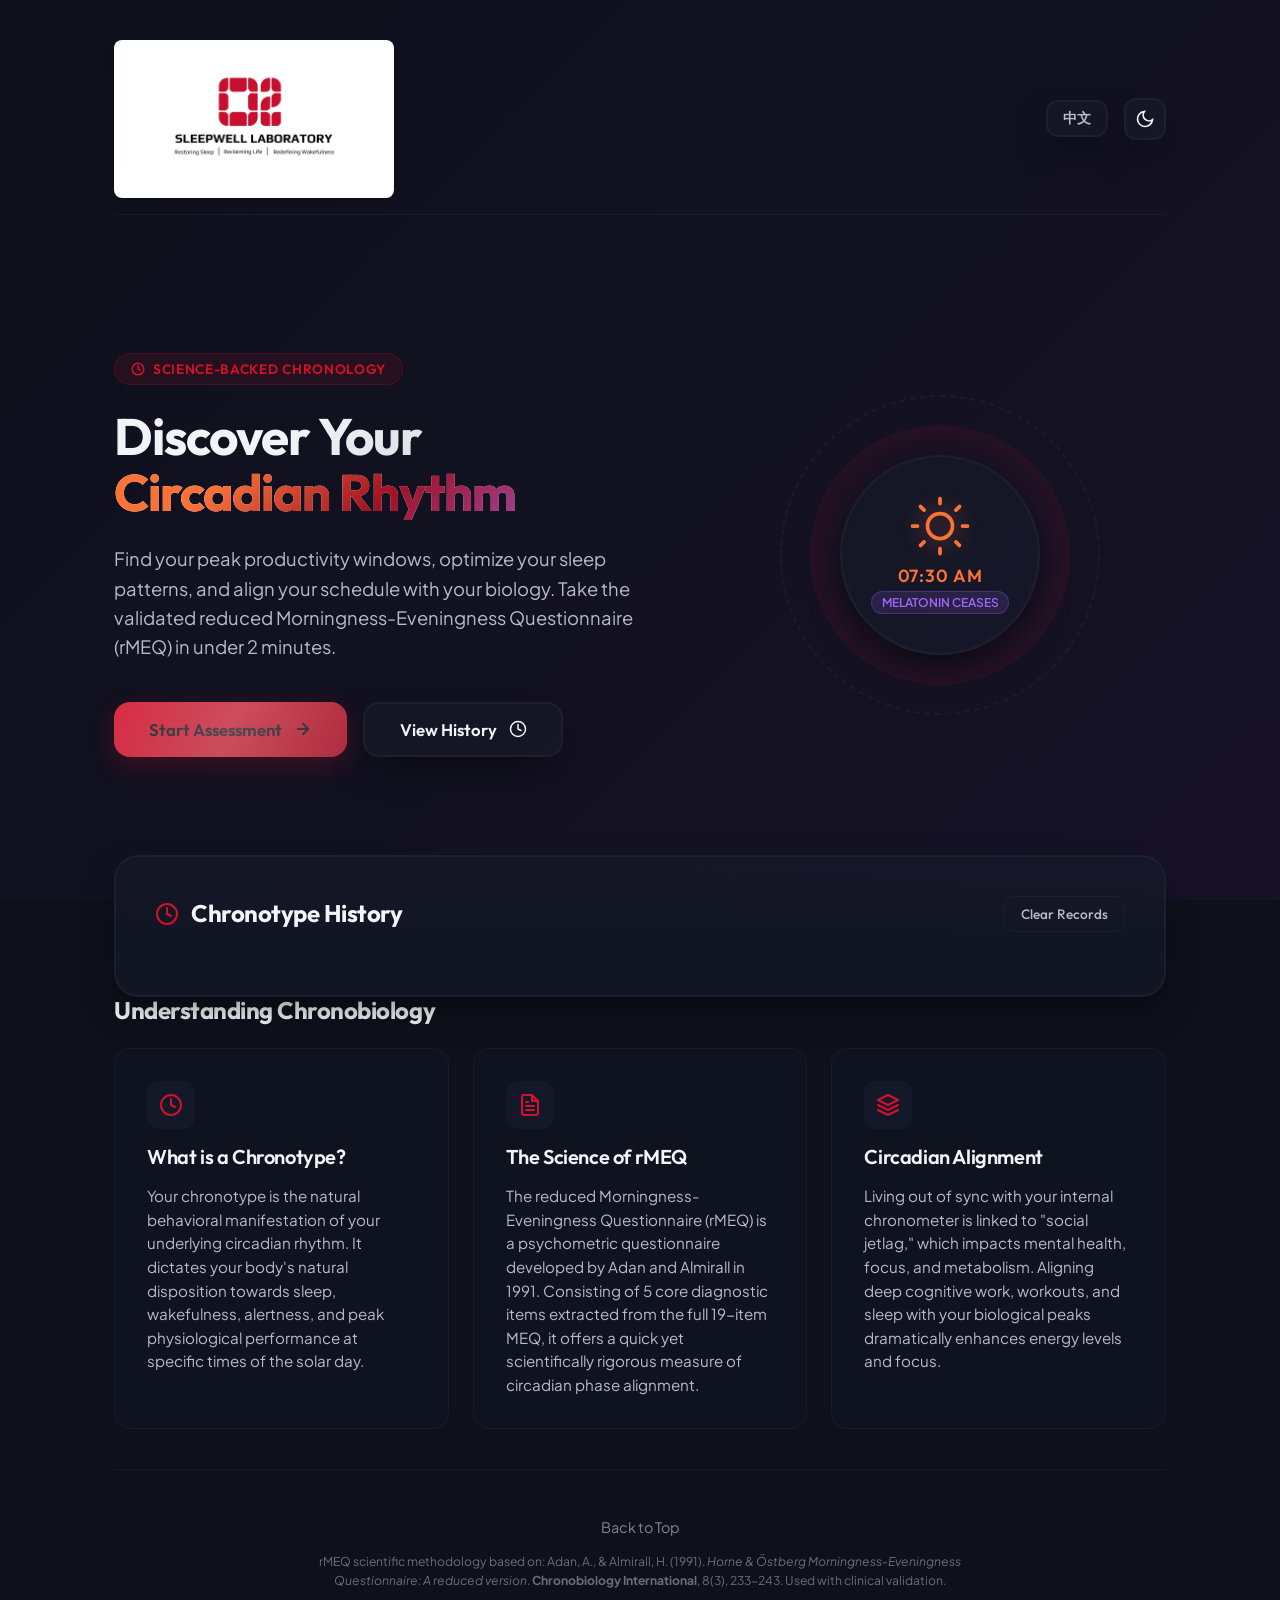
==== commit 01a85a19: "feat: complete clinical-grade English-Chinese bilingual upgrade across all four apps" ====
--- a/meq-app/index.html
+++ b/meq-app/index.html
@@ -26,17 +26,23 @@
         <img src="logo.jpg" alt="O₂ Sleepwell Laboratory Logo" class="company-logo">
       </a>
       
-      <button class="theme-toggle-btn" id="themeToggleBtn" aria-label="Toggle light/dark theme">
-        <!-- Sun Icon -->
-        <svg class="sun-icon hidden" viewBox="0 0 24 24">
-          <circle cx="12" cy="12" r="5" />
-          <path d="M12 1v2M12 21v2M4.22 4.22l1.42 1.42M18.36 18.36l1.42 1.42M1 12h2M21 12h2M4.22 19.78l1.42-1.42M18.36 5.64l1.42-1.42" stroke-linecap="round" />
-        </svg>
-        <!-- Moon Icon -->
-        <svg class="moon-icon" viewBox="0 0 24 24">
-          <path d="M21 12.79A9 9 0 1 1 11.21 3 7 7 0 0 0 21 12.79z" stroke-linecap="round" />
-        </svg>
-      </button>
+      <div class="header-actions">
+        <!-- Language Selector Toggle -->
+        <button class="lang-toggle-btn" id="langToggleBtn" aria-label="Toggle language">中文</button>
+        
+        <!-- Theme Toggle -->
+        <button class="theme-toggle-btn" id="themeToggleBtn" aria-label="Toggle light/dark theme">
+          <!-- Sun Icon -->
+          <svg class="sun-icon hidden" viewBox="0 0 24 24">
+            <circle cx="12" cy="12" r="5" />
+            <path d="M12 1v2M12 21v2M4.22 4.22l1.42 1.42M18.36 18.36l1.42 1.42M1 12h2M21 12h2M4.22 19.78l1.42-1.42M18.36 5.64l1.42-1.42" stroke-linecap="round" />
+          </svg>
+          <!-- Moon Icon -->
+          <svg class="moon-icon" viewBox="0 0 24 24">
+            <path d="M21 12.79A9 9 0 1 1 11.21 3 7 7 0 0 0 21 12.79z" stroke-linecap="round" />
+          </svg>
+        </button>
+      </div>
     </header>
 
     <main>
@@ -44,29 +50,29 @@
       <!-- HERO SECTION -->
       <section class="hero-section" id="heroSection">
         <div class="hero-content">
-          <span class="badge">
+          <span class="badge" id="heroBadge">
             <svg width="14" height="14" viewBox="0 0 24 24" fill="none" stroke="currentColor" stroke-width="2.5" stroke-linecap="round" stroke-linejoin="round">
               <path d="M12 22c5.523 0 10-4.477 10-10S17.523 2 12 2 2 6.477 2 12s4.477 10 10 10z"/>
               <path d="M12 6v6l4 2"/>
             </svg>
             Science-Backed Chronology
           </span>
-          <h1 class="hero-title">
+          <h1 class="hero-title" id="heroTitle">
             Discover Your <span>Circadian Rhythm</span>
           </h1>
-          <p class="hero-description">
+          <p class="hero-description" id="heroDesc">
             Find your peak productivity windows, optimize your sleep patterns, and align your schedule with your biology. Take the validated reduced Morningness-Eveningness Questionnaire (rMEQ) in under 2 minutes.
           </p>
           <div class="btn-group">
             <button class="primary-btn" id="startQuizBtn">
-              Start Assessment
+              <span id="lblStartQuiz">Start Assessment</span>
               <svg width="18" height="18" viewBox="0 0 24 24" fill="none" stroke="currentColor" stroke-width="2.5" stroke-linecap="round" stroke-linejoin="round">
                 <line x1="5" y1="12" x2="19" y2="12"></line>
                 <polyline points="12 5 19 12 12 19"></polyline>
               </svg>
             </button>
             <button class="secondary-btn" id="viewHistoryQuickBtn">
-              View History
+              <span id="lblViewHistoryQuick">View History</span>
               <svg width="18" height="18" viewBox="0 0 24 24" fill="none" stroke="currentColor" stroke-width="2" stroke-linecap="round" stroke-linejoin="round">
                 <circle cx="12" cy="12" r="10"></circle>
                 <polyline points="12 6 12 12 16 14"></polyline>
@@ -94,7 +100,7 @@
       <!-- QUIZ SECTION -->
       <section class="quiz-section hidden" id="quizSection">
         <div class="quiz-header">
-          <div class="quiz-steps-counter">
+          <div class="quiz-steps-counter" id="stepsCounter">
             Question <span id="currentQuestionNum">1</span><span>/5</span>
           </div>
           <div class="progress-bar-bg">
@@ -117,10 +123,10 @@
                 <line x1="5" y1="12" x2="19" y2="12"></line>
                 <polyline points="12 5 19 12 12 19"></polyline>
               </svg>
-              Previous
+              <span id="lblPrev">Previous</span>
             </button>
             <button class="primary-btn" id="nextQuestionBtn" disabled>
-              Next
+              <span id="lblNext">Next</span>
               <svg width="18" height="18" viewBox="0 0 24 24" fill="none" stroke="currentColor" stroke-width="2.5" stroke-linecap="round" stroke-linejoin="round">
                 <line x1="5" y1="12" x2="19" y2="12"></line>
                 <polyline points="12 5 19 12 12 19"></polyline>
@@ -136,8 +142,8 @@
         <!-- Results Header Card -->
         <div class="glass-card results-header-card">
           <div class="chronotype-result-info">
-            <span class="badge results-badge">Your Chronotype</span>
-            <h2 class="chronotype-title">
+            <span class="badge results-badge" id="lblYourChronotype">Your Chronotype</span>
+            <h2 class="chronotype-title" id="resultsTitle">
               You are an <span>Evening Owl</span>
             </h2>
             <div class="chronotype-score-card">
@@ -172,7 +178,7 @@
                 <svg width="24" height="24" viewBox="0 0 24 24" fill="none" stroke="currentColor" stroke-width="2" stroke-linecap="round" stroke-linejoin="round">
                   <path d="M22 12h-4l-3 9L9 3l-3 9H2" />
                 </svg>
-                <h3>Ideal Sleep Schedule</h3>
+                <h3 id="lblIdealSchedule">Ideal Sleep Schedule</h3>
               </div>
             </div>
             
@@ -184,7 +190,7 @@
                   </svg>
                 </div>
                 <div class="time-block-info">
-                  <span class="time-block-label">Optimal Bedtime</span>
+                  <span class="time-block-label" id="lblBedtime">Optimal Bedtime</span>
                   <span class="time-block-value" id="optimalBedtime">01:30 AM</span>
                 </div>
               </div>
@@ -197,13 +203,13 @@
                   </svg>
                 </div>
                 <div class="time-block-info">
-                  <span class="time-block-label">Optimal Wake Time</span>
+                  <span class="time-block-label" id="lblWakeTime">Optimal Wake Time</span>
                   <span class="time-block-value" id="optimalWakeTime">09:30 AM</span>
                 </div>
               </div>
             </div>
             
-            <p style="font-size: 0.95rem; line-height: 1.5; color: var(--text-secondary); margin-top: 0.5rem;">
+            <p style="font-size: 0.95rem; line-height: 1.5; color: var(--text-secondary); margin-top: 0.5rem;" id="lblScheduleTip">
               Maintain these target sleep/wake boundaries even on weekends to preserve circadian synchronization and prevent "social jetlag."
             </p>
           </div>
@@ -214,7 +220,7 @@
               <svg width="24" height="24" viewBox="0 0 24 24" fill="none" stroke="currentColor" stroke-width="2" stroke-linecap="round" stroke-linejoin="round">
                 <path d="M18 3a3 3 0 0 0-3 3v12a3 3 0 0 0 3 3 3 3 0 0 0 3-3V6a3 3 0 0 0-3-3zM6 3a3 3 0 0 0-3 3v12a3 3 0 0 0 3 3 3 3 0 0 0 3-3V6a3 3 0 0 0-3-3z" />
               </svg>
-              <h3>Circadian Alertness Cycle</h3>
+              <h3 id="lblAlertnessCycle">Circadian Alertness Cycle</h3>
             </div>
             
             <div class="visualizer-chart-wrapper">
@@ -232,7 +238,7 @@
             <svg width="24" height="24" viewBox="0 0 24 24" fill="none" stroke="currentColor" stroke-width="2" stroke-linecap="round" stroke-linejoin="round">
               <polygon points="12 2 15.09 8.26 22 9.27 17 14.14 18.18 21.02 12 17.77 5.82 21.02 7 14.14 2 9.27 8.91 8.26 12 2" />
             </svg>
-            <h3>Daily Routine Alignment Windows</h3>
+            <h3 id="lblDailyRoutine">Daily Routine Alignment Windows</h3>
           </div>
           
           <div class="recommendations-list" id="recommendationsList">
@@ -246,7 +252,7 @@
             <svg width="18" height="18" viewBox="0 0 24 24" fill="none" stroke="currentColor" stroke-width="2.5" stroke-linecap="round" stroke-linejoin="round">
               <path d="M21.5 2v6h-6M21.34 15.57a10 10 0 1 1-.57-8.38l5.67-5.67" />
             </svg>
-            Retake Questionnaire
+            <span id="lblRetake">Retake Questionnaire</span>
           </button>
           <button class="secondary-btn" id="printReportBtn">
             <svg width="18" height="18" viewBox="0 0 24 24" fill="none" stroke="currentColor" stroke-width="2" stroke-linecap="round" stroke-linejoin="round">
@@ -254,7 +260,7 @@
               <path d="M6 18H4a2 2 0 0 1-2-2v-5a2 2 0 0 1 2-2h16a2 2 0 0 1 2 2v5a2 2 0 0 1-2 2h-2"></path>
               <rect x="6" y="14" width="12" height="8"></rect>
             </svg>
-            Export/Print Report
+            <span id="lblPrint">Export/Print Report</span>
           </button>
         </div>
       </section>
@@ -267,7 +273,7 @@
               <circle cx="12" cy="12" r="10"></circle>
               <polyline points="12 6 12 12 16 14"></polyline>
             </svg>
-            <h2>Chronotype History</h2>
+            <h2 id="lblHistoryTitle">Chronotype History</h2>
           </div>
           <button class="clear-history-btn" id="clearHistoryBtn">Clear Records</button>
         </div>
@@ -279,7 +285,7 @@
 
       <!-- EDUCATIONAL SECTION -->
       <section class="educational-section">
-        <h2>Understanding Chronobiology</h2>
+        <h2 id="lblEduSectionTitle">Understanding Chronobiology</h2>
         <div class="educational-grid">
           
           <div class="educational-card">
@@ -289,8 +295,8 @@
                 <path d="M12 6v6l4 2" />
               </svg>
             </div>
-            <h3 class="educational-title">What is a Chronotype?</h3>
-            <p>Your chronotype is the natural behavioral manifestation of your underlying circadian rhythm. It dictates your body's natural disposition towards sleep, wakefulness, alertness, and peak physiological performance at specific times of the solar day.</p>
+            <h3 class="educational-title" id="lblEduCard1Title">What is a Chronotype?</h3>
+            <p id="lblEduCard1Desc">Your chronotype is the natural behavioral manifestation of your underlying circadian rhythm. It dictates your body's natural disposition towards sleep, wakefulness, alertness, and peak physiological performance at specific times of the solar day.</p>
           </div>
           
           <div class="educational-card">
@@ -303,8 +309,8 @@
                 <polyline points="10 9 9 9 8 9"></polyline>
               </svg>
             </div>
-            <h3 class="educational-title">The Science of rMEQ</h3>
-            <p>The reduced Morningness-Eveningness Questionnaire (rMEQ) is a psychometric questionnaire developed by Adan and Almirall in 1991. Consisting of 5 core diagnostic items extracted from the full 19-item MEQ, it offers a quick yet scientifically rigorous measure of circadian phase alignment.</p>
+            <h3 class="educational-title" id="lblEduCard2Title">The Science of rMEQ</h3>
+            <p id="lblEduCard2Desc">The reduced Morningness-Eveningness Questionnaire (rMEQ) is a psychometric questionnaire developed by Adan and Almirall in 1991. Consisting of 5 core diagnostic items extracted from the full 19-item MEQ, it offers a quick yet scientifically rigorous measure of circadian phase alignment.</p>
           </div>
           
           <div class="educational-card">
@@ -313,8 +319,8 @@
                 <path d="M12 2L2 7l10 5 10-5-10-5zM2 17l10 5 10-5M2 12l10 5 10-5"></path>
               </svg>
             </div>
-            <h3 class="educational-title">Circadian Alignment</h3>
-            <p>Living out of sync with your internal chronometer is linked to "social jetlag," which impacts mental health, focus, and metabolism. Aligning deep cognitive work, workouts, and sleep with your biological peaks dramatically enhances energy levels and focus.</p>
+            <h3 class="educational-title" id="lblEduCard3Title">Circadian Alignment</h3>
+            <p id="lblEduCard3Desc">Living out of sync with your internal chronometer is linked to "social jetlag," which impacts mental health, focus, and metabolism. Aligning deep cognitive work, workouts, and sleep with your biological peaks dramatically enhances energy levels and focus.</p>
           </div>
           
         </div>
@@ -327,7 +333,7 @@
       <div class="footer-links">
         <a href="#heroSection" id="scrollToTopLink">Back to Top</a>
       </div>
-      <p class="footer-citation">
+      <p class="footer-citation" id="footerCitation">
         rMEQ scientific methodology based on: Adan, A., & Almirall, H. (1991). <em>Horne & Östberg Morningness-Eveningness Questionnaire: A reduced version</em>. <strong>Chronobiology International</strong>, 8(3), 233-243. Used with clinical validation.
       </p>
     </footer>
--- a/meq-app/styles.css
+++ b/meq-app/styles.css
@@ -197,6 +197,33 @@
 
 .theme-toggle-btn:hover svg {
   transform: rotate(30deg);
+}
+
+.header-actions {
+  display: flex;
+  align-items: center;
+  gap: 1rem;
+}
+
+.lang-toggle-btn {
+  font-family: 'Outfit', sans-serif;
+  font-size: 0.85rem;
+  font-weight: 700;
+  color: var(--text-secondary);
+  background: var(--card-bg);
+  padding: 0.5rem 1rem;
+  border-radius: 12px;
+  border: 1px solid var(--card-border);
+  cursor: pointer;
+  box-shadow: var(--card-shadow);
+  transition: var(--transition-bezier);
+}
+
+.lang-toggle-btn:hover {
+  color: var(--brand-primary);
+  border-color: var(--brand-primary);
+  transform: translateY(-2px);
+  box-shadow: 0 0 12px var(--brand-glow);
 }
 
 /* Glassmorphic Base Cards */
